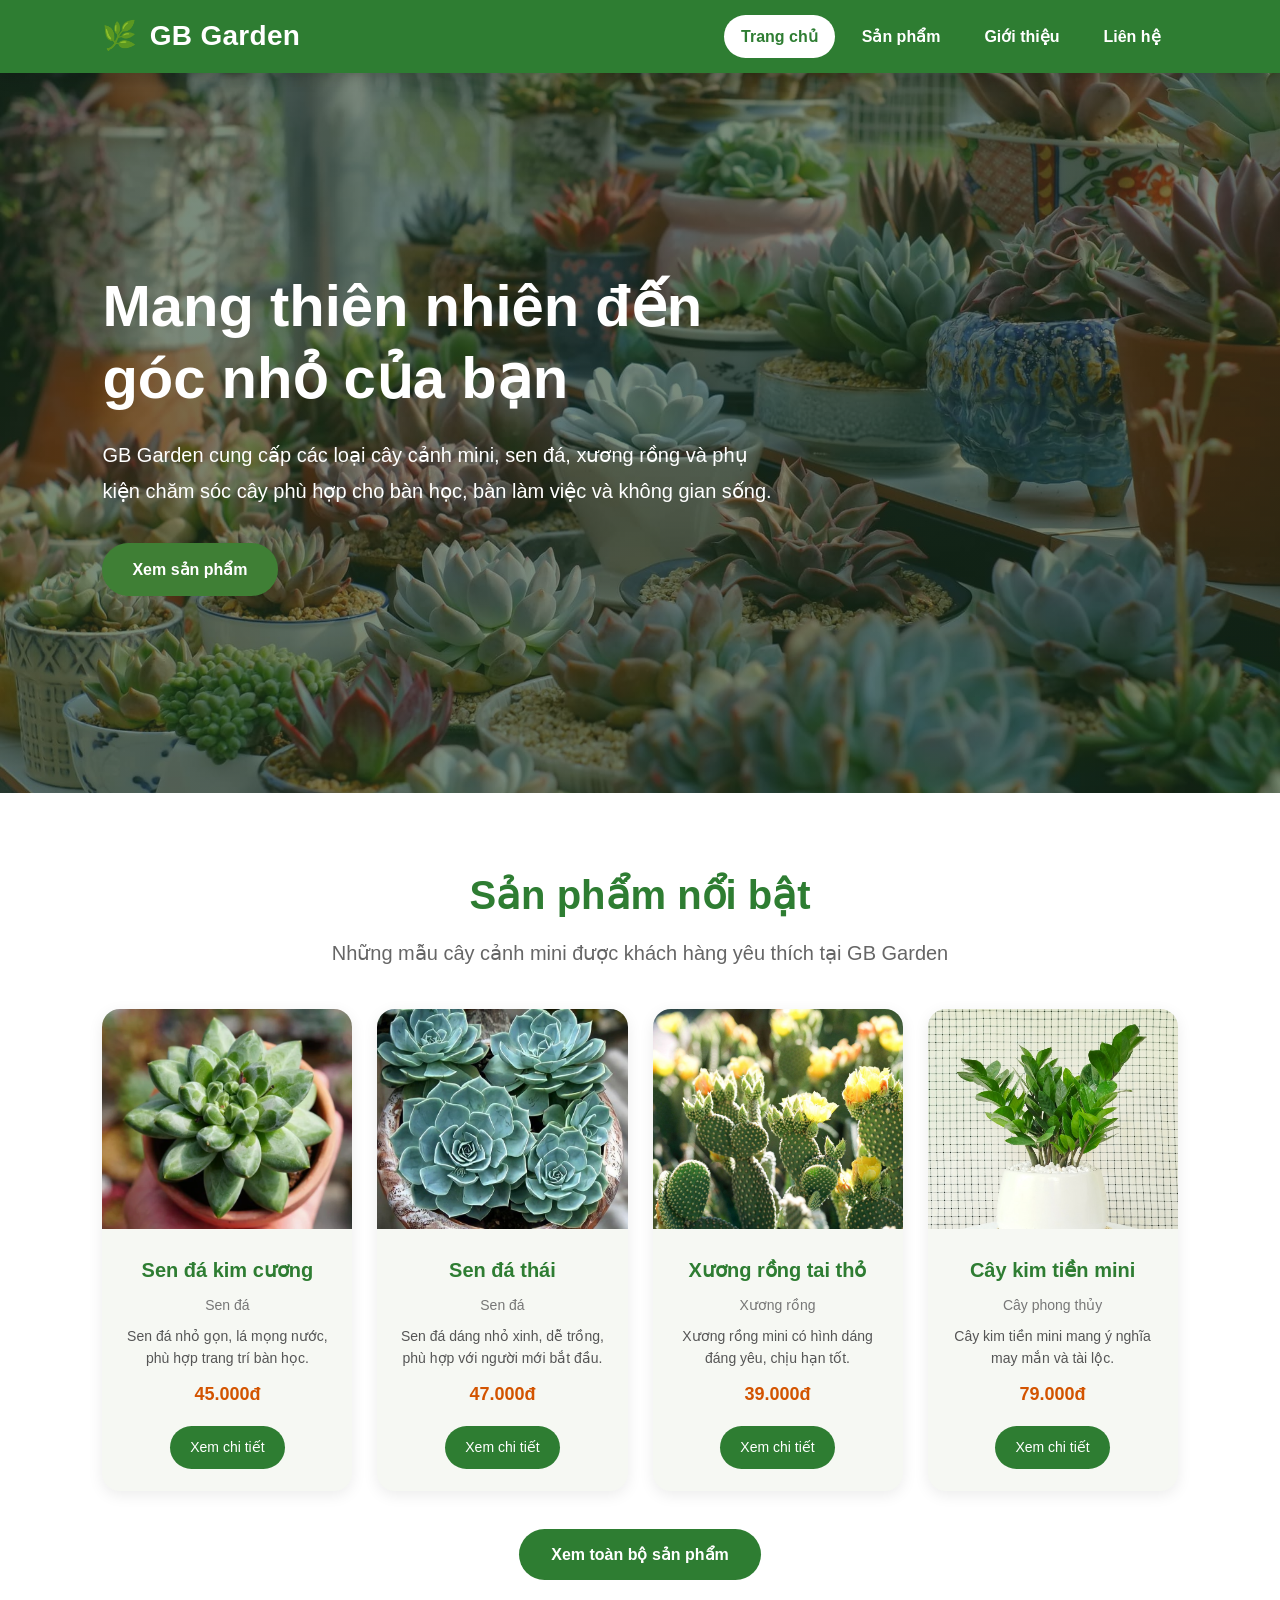
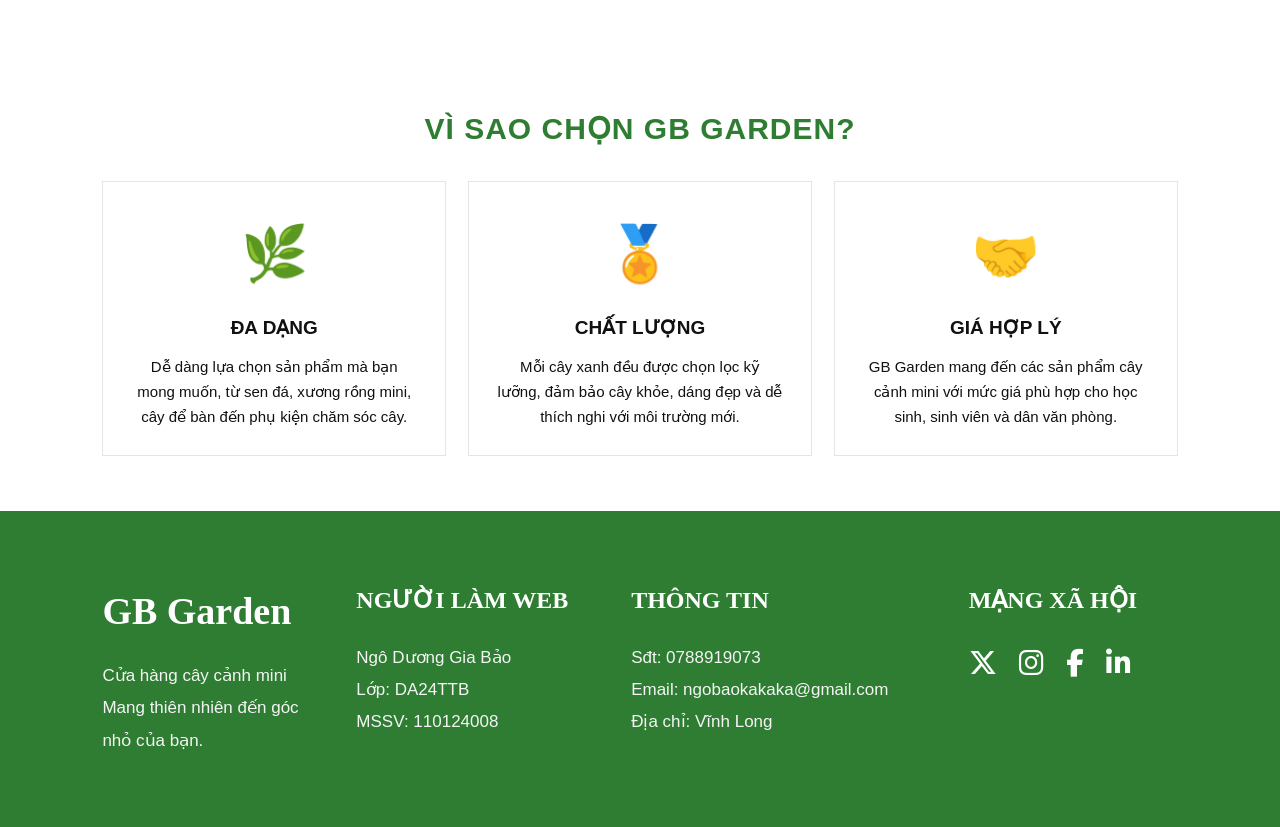
==== index.html @ ee1efaf9 "Cap nhat trang web ban hang lan 1" ====
<!DOCTYPE html>
<html lang="vi">
<head>
    <meta charset="UTF-8">
    <meta name="viewport" content="width=device-width, initial-scale=1.0">
    <title>GB Garden - Cửa hàng cây cảnh mini</title>

    <!-- Link CSS -->
     <link rel="stylesheet" href="https://cdnjs.cloudflare.com/ajax/libs/font-awesome/6.5.1/css/all.min.css">
    <link rel="stylesheet" href="css/style-index.css">
</head>
<body>

    <!-- Header -->
<header class="header">
    <a href="index.html" class="logo">
        <span class="logo-icon">🌿</span>
        <span>GB Garden</span>
    </a>

    <nav class="navbar">
        <a href="index.html" class="active">Trang chủ</a>
        <a href="html/san-pham.html">Sản phẩm</a>
        <a href="html/gioi-thieu.html">Giới thiệu</a>
        <a href="html/lien-he.html">Liên hệ</a>
    </nav>
</header>

    <section class="hero">
    <div class="hero-content">
        <h1>Mang thiên nhiên đến góc nhỏ của bạn</h1>
        <p>
            GB Garden cung cấp các loại cây cảnh mini, sen đá, xương rồng
            và phụ kiện chăm sóc cây phù hợp cho bàn học, bàn làm việc
            và không gian sống.
        </p>
        <a href="html/san-pham.html" class="btn">Xem sản phẩm</a>
    </div>
</section>

    <section class="bestseller-section">
    <div class="section-title">
        <h2>Sản phẩm nổi bật</h2>
        <p>Những mẫu cây cảnh mini được khách hàng yêu thích tại GB Garden</p>
    </div>

    <div id="bestseller-list" class="product-list"></div>

    <div class="view-all-box">
        <a href="html/san-pham.html" class="view-all-btn">Xem toàn bộ sản phẩm</a>
    </div>
</section>
<!-- Lý do chọn GB Garden -->
<section class="reason-section">
    <div class="section-title reason-title">
        <h2>Vì sao chọn GB Garden?</h2>
    </div>

    <div class="reason-list">
        <div class="reason-item">
            <div class="reason-icon">🌿</div>
            <h3>ĐA DẠNG</h3>
            <p>
                Dễ dàng lựa chọn sản phẩm mà bạn mong muốn, từ sen đá,
                xương rồng mini, cây để bàn đến phụ kiện chăm sóc cây.
            </p>
        </div>

        <div class="reason-item">
            <div class="reason-icon">🏅</div>
            <h3>CHẤT LƯỢNG</h3>
            <p>
                Mỗi cây xanh đều được chọn lọc kỹ lưỡng, đảm bảo cây khỏe,
                dáng đẹp và dễ thích nghi với môi trường mới.
            </p>
        </div>

        <div class="reason-item">
            <div class="reason-icon">🤝</div>
            <h3>GIÁ HỢP LÝ</h3>
            <p>
                GB Garden mang đến các sản phẩm cây cảnh mini với mức giá
                phù hợp cho học sinh, sinh viên và dân văn phòng.
            </p>
        </div>
    </div>
</section>

    <!-- Footer -->
   <footer class="footer">
    <div class="footer-container">

        <div class="footer-box">
            <h2>GB Garden</h2>
            <p>Cửa hàng cây cảnh mini</p>
            <p>Mang thiên nhiên đến góc nhỏ của bạn.</p>
        </div>

        <div class="footer-box">
            <h3>NGƯỜI LÀM WEB</h3>
            <p>Ngô Dương Gia Bảo</p>
            <p>Lớp: DA24TTB</p>
            <p>MSSV: 110124008</p>
        </div>

        <div class="footer-box">
            <h3>THÔNG TIN</h3>
            <p>Sđt: 0788919073</p>
            <p>Email: ngobaokakaka@gmail.com</p>
            <p>Địa chỉ: Vĩnh Long</p>
        </div>

        <div class="footer-box">
            <h3>MẠNG XÃ HỘI</h3>

            <div class="social-icons">
                <a href="#"><i class="fa-brands fa-x-twitter"></i></a>
                <a href="#"><i class="fa-brands fa-instagram"></i></a>
                <a href="#"><i class="fa-brands fa-facebook-f"></i></a>
                <a href="#"><i class="fa-brands fa-linkedin-in"></i></a>
            </div>
        </div>

    </div>
</footer>

    <!-- Link JavaScript -->
    <script src="js/products.js"></script>
    <script src="js/script.js"></script>
</body>
</html>
---- css/style-index.css ----
/* ===============================
   RESET CSS
================================ */

* {
    margin: 0;
    padding: 0;
    box-sizing: border-box;
}

body {
    font-family: Arial, sans-serif;
    background-color: #f6f8f3;
    color: #2f3e2f;
    line-height: 1.6;
}

/* ===============================
   HEADER
================================ */


/* ===============================
   HEADER XANH LÁ
================================ */

.header {
    width: 100%;
    padding: 14px 8%;
    background-color: #2e7d32;

    display: flex;
    justify-content: space-between;
    align-items: center;

    position: sticky;
    top: 0;
    left: 0;
    z-index: 1000;

    box-shadow: 0 4px 14px rgba(0, 0, 0, 0.18);
}

/* Logo */
.logo {
    display: flex;
    align-items: center;
    gap: 12px;
    text-decoration: none;
    color: #ffffff;
    font-size: 28px;
    font-weight: 800;
    letter-spacing: 0.3px;
}

.logo img {
    width: 46px;
    height: 46px;
    border-radius: 50%;
    object-fit: cover;
    background-color: #ffffff;
    padding: 3px;
}

/* Menu */
.navbar {
    display: flex;
    align-items: center;
    gap: 10px;
}

.navbar a {
    text-decoration: none;
    color: #ffffff;
    padding: 9px 17px;
    border-radius: 25px;
    font-weight: 600;
    font-size: 16px;
    transition: 0.3s ease;
}

.navbar a:hover {
    background-color: rgba(255, 255, 255, 0.18);
}

.navbar a.active {
    background-color: #ffffff;
    color: #2e7d32;
}
/* ===============================
   HERO / BANNER
================================ */
.hero {
    min-height: 720px;
    background:
        linear-gradient(rgba(25, 55, 30, 0.58), rgba(25, 55, 30, 0.58)),
        url("../assets/images/trang-chu-cua-hang-cay-canh.jpg");
    background-size: cover;
    background-position: center;
    background-repeat: no-repeat;

    display: flex;
    align-items: center;
    padding: 0 8%;
    color: #ffffff;
}

.hero-content {
    max-width: 680px;
    padding: 20px 0;
}

.hero-content h1 {
    font-size: 58px;
    line-height: 1.25;
    margin-bottom: 22px;
    font-weight: 700;
}

.hero-content p {
    font-size: 20px;
    line-height: 1.8;
    margin-bottom: 34px;
    max-width: 760px;
}
.btn {
    display: inline-block;
    text-decoration: none;
    background-color: #3f7f35;
    color: #ffffff;
    padding: 14px 30px;
    border-radius: 30px;
    font-weight: bold;
    transition: 0.3s ease;
}

.btn:hover {
    background-color: #2e5f27;
}

/* ===============================
   SECTION CHUNG
================================ */

.section-title {
    text-align: center;
    margin-bottom: 40px;
}

.section-title h2 {
    font-size: 40px;
    color: #2e7d32;
    margin-bottom: 10px;
}

.section-title p {
    font-size: 20px;
    color: #666;
}

/* ===============================
   SẢN PHẨM NỔI BẬT
================================ */

.bestseller-section {
    padding: 70px 8%;
    background-color: #ffffff;
}

.product-list {
    display: grid;
    grid-template-columns: repeat(4, 1fr);
    gap: 25px;
}

.product-card {
    background-color: #f6f8f3;
    border-radius: 18px;
    overflow: hidden;
    text-align: center;
    padding-bottom: 22px;
    box-shadow: 0 4px 15px rgba(0, 0, 0, 0.08);
    transition: 0.3s ease;
}

.product-card:hover {
    transform: translateY(-6px);
    box-shadow: 0 8px 22px rgba(0, 0, 0, 0.12);
}

.product-card img {
    width: 100%;
    height: 220px;
    object-fit: cover;
}

.product-card h3 {
    margin: 18px 15px 8px;
    font-size: 20px;
    color: #2e7d32;
}

.product-category {
    color: #777;
    font-size: 14px;
    margin-bottom: 6px;
}

.product-description {
    font-size: 14px;
    color: #555;
    margin: 8px 18px;
}

.price {
    font-size: 18px;
    font-weight: bold;
    color: #d35400;
    margin: 10px 0 18px;
}

.detail-btn {
    display: inline-block;
    text-decoration: none;
    background-color: #2e7d32;
    color: #ffffff;
    padding: 10px 20px;
    border-radius: 25px;
    font-size: 14px;
    transition: 0.3s ease;
}

.detail-btn:hover {
    background-color: #1b5e20;
}
.view-all-box {
    text-align: center;
    margin-top: 38px;
}

.view-all-btn {
    display: inline-block;
    text-decoration: none;
    background-color: #2e7d32;
    color: #ffffff;
    padding: 13px 32px;
    border-radius: 30px;
    font-weight: bold;
    transition: 0.3s ease;
}

.view-all-btn:hover {
    background-color: #1b5e20;
    transform: translateY(-3px);
}
/* ===============================
   LÝ DO CHỌN GREENHOME
================================ */

.reason-section {
    padding: 55px 8%;
    background-color: #ffffff;
}

.reason-title {
    margin-bottom: 28px;
}

.reason-title h2 {
    color: #2e7d32;
    font-size: 30px;
    text-transform: uppercase;
    letter-spacing: 1px;
}

.reason-list {
    display: grid;
    grid-template-columns: repeat(3, 1fr);
    gap: 22px;
}

.reason-item {
    background-color: #ffffff;
    border: 1px solid #e5e5e5;
    padding: 28px 28px 26px;
    text-align: center;
    min-height: 240px;
    transition: 0.3s ease;
}

.reason-item:hover {
    transform: translateY(-5px);
    box-shadow: 0 8px 22px rgba(0, 0, 0, 0.08);
}

.reason-icon {
    font-size: 54px;
    margin-bottom: 16px;
}

.reason-item h3 {
    color: #111111;
    font-size: 19px;
    font-weight: bold;
    margin-bottom: 12px;
}

.reason-item p {
    color: #111111;
    font-size: 15px;
    line-height: 1.65;
}
/* ===============================
   FOOTER
================================ */

.footer {
    background-color: #2e7d32;
    color: #ffffff;
    padding: 70px 8%;
}

.footer-container {
    display: grid;
    grid-template-columns: 1fr 1.1fr 1.4fr 1fr;
    gap: 45px;
    align-items: flex-start;
}

.footer-box h2 {
    font-size: 38px;
    font-family: Georgia, serif;
    margin-bottom: 18px;
}

.footer-box h3 {
    font-size: 24px;
    font-family: Georgia, serif;
    margin-bottom: 22px;
    text-transform: uppercase;
}

.footer-box p {
    font-size: 17px;
    line-height: 1.9;
    color: #f5f5f5;
}

.social-icons {
    display: flex;
    gap: 22px;
    margin-top: 18px;
}

.social-icons a {
    color: #ffffff;
    font-size: 28px;
    text-decoration: none;
    transition: 0.3s ease;
}

.social-icons a:hover {
    color: #8bc34a;
    transform: translateY(-4px);
}

/* ===============================
   RESPONSIVE
================================ */

@media (max-width: 992px) {
    .category-list,
    .product-list {
        grid-template-columns: repeat(2, 1fr);
    }

    .reason-list {
        grid-template-columns: 1fr;
    }

    .hero-content h1 {
        font-size: 38px;
    }
}

@media (max-width: 576px) {
    .header {
        flex-direction: column;
        gap: 15px;
    }

    .navbar {
        text-align: center;
    }

    .navbar a {
        margin: 0 8px;
        font-size: 14px;
    }

    .hero {
        min-height: 450px;
        text-align: center;
        padding: 0 5%;
    }

    .hero-content h1 {
        font-size: 32px;
    }

    .hero-content p {
        font-size: 16px;
    }

    .category-section,
    .bestseller-section,
    .reason-section {
        padding: 50px 5%;
    }

    .category-list,
    .product-list {
        grid-template-columns: 1fr;
    }

    .section-title h2 {
        font-size: 26px;
    }
}
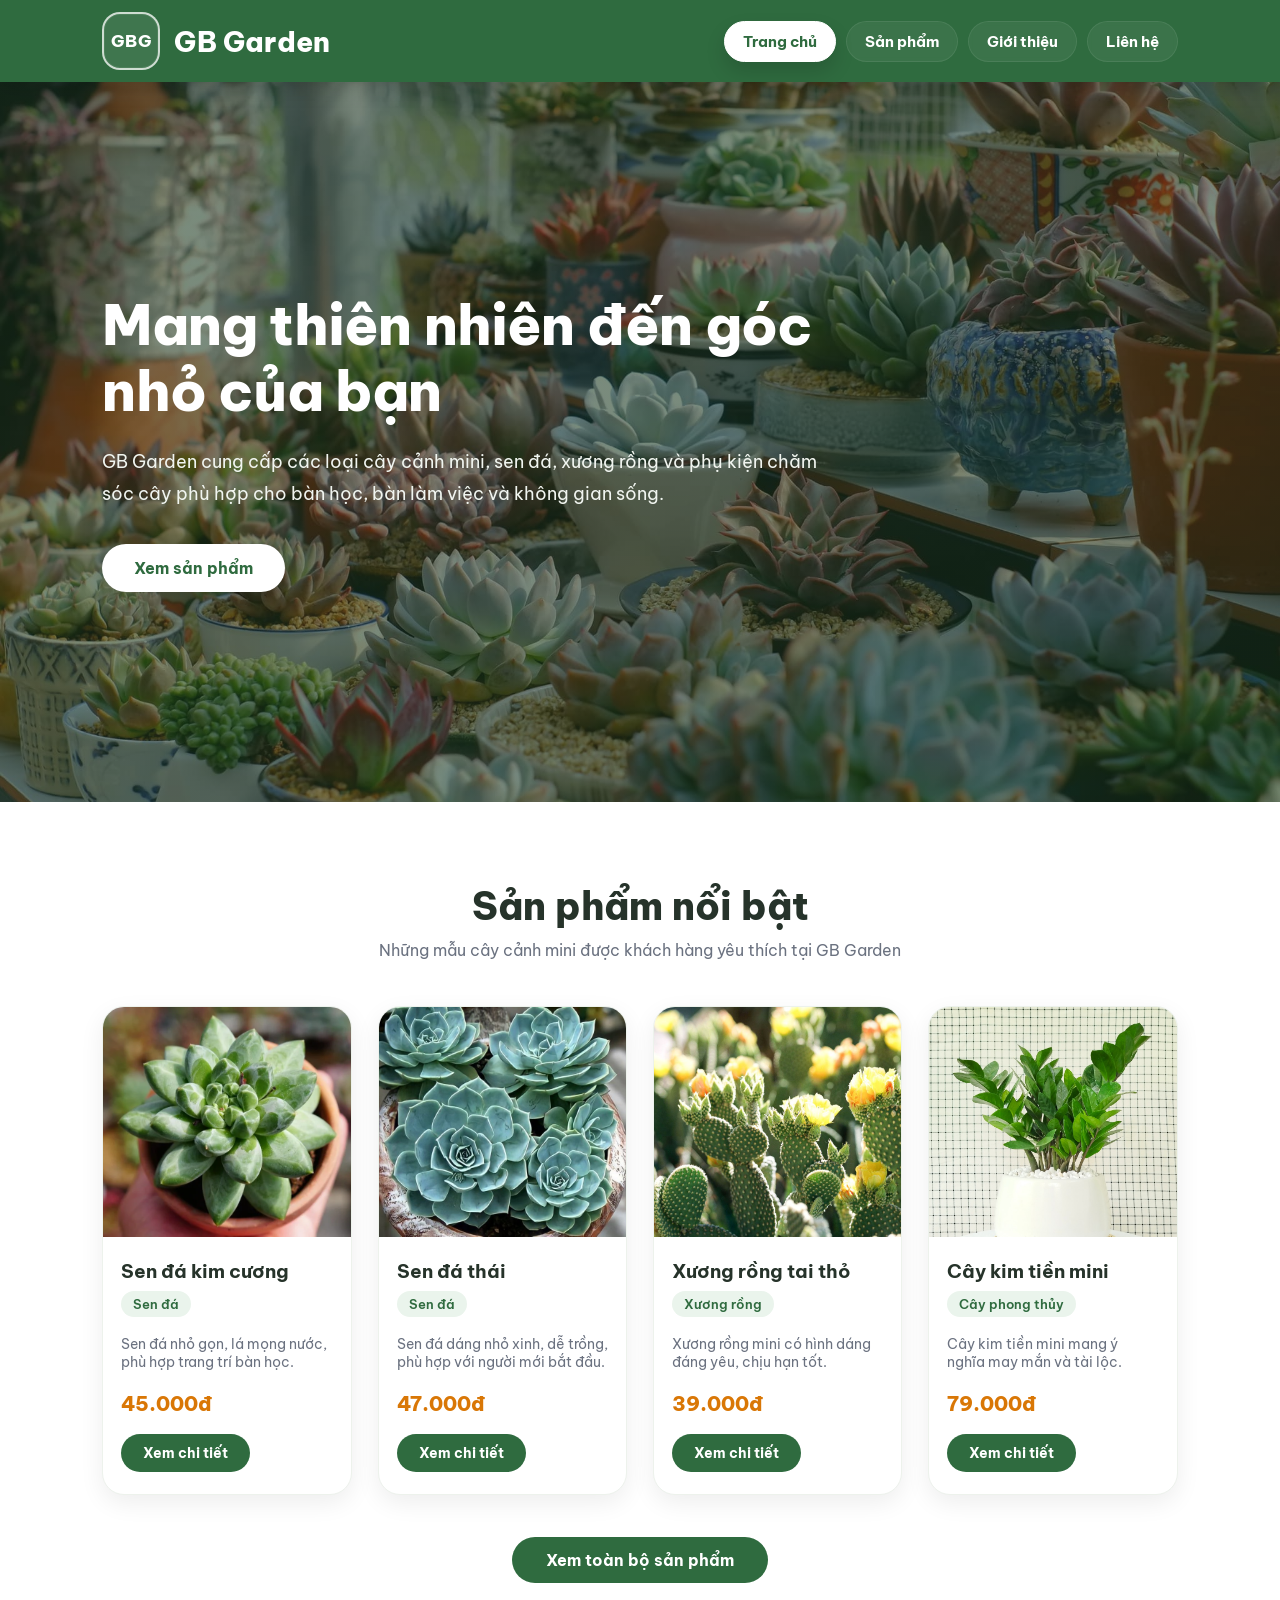
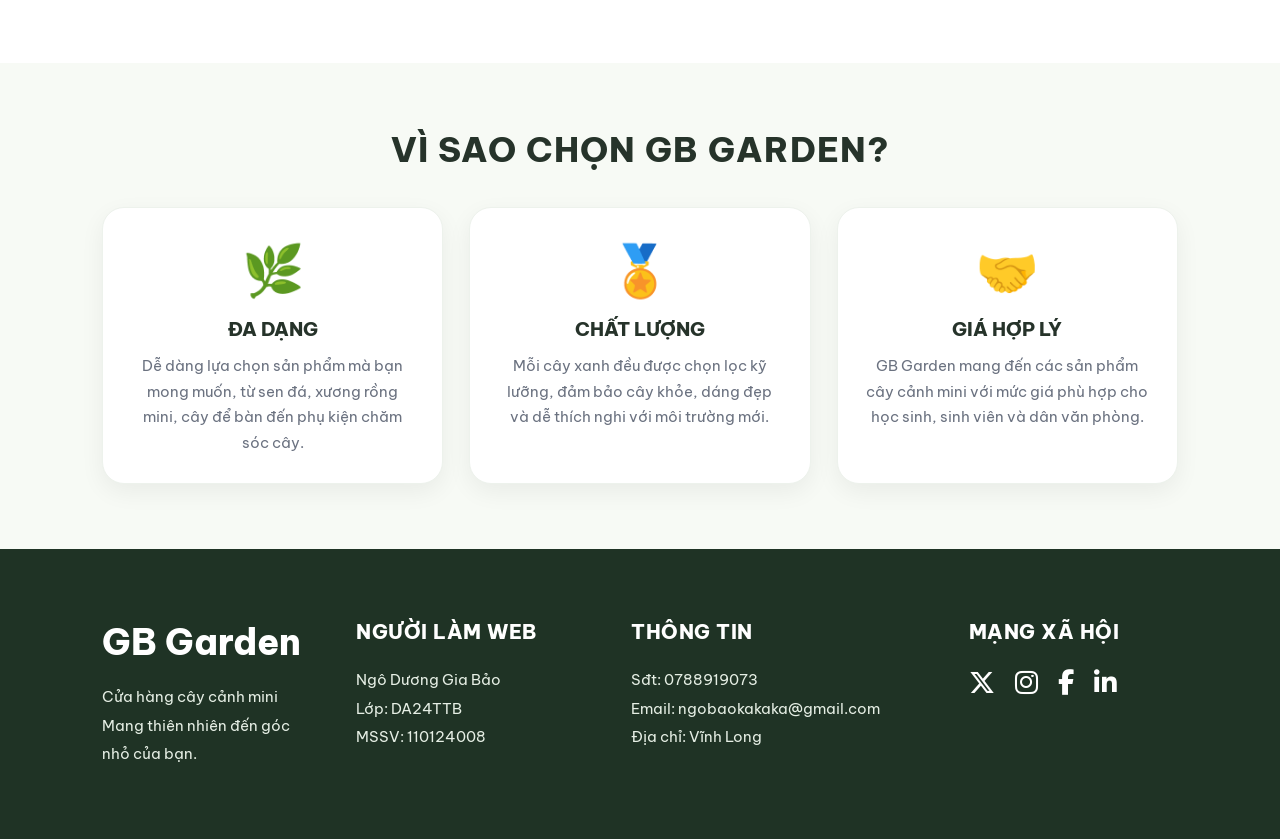
==== commit 6cf33fb3: "update 30/05" ====
--- a/index.html
+++ b/index.html
@@ -8,15 +8,16 @@
     <!-- Link CSS -->
      <link rel="stylesheet" href="https://cdnjs.cloudflare.com/ajax/libs/font-awesome/6.5.1/css/all.min.css">
     <link rel="stylesheet" href="css/style-index.css">
+    <link href="https://fonts.googleapis.com/css2?family=Be+Vietnam+Pro:wght@400;500;600;700;800&display=swap" rel="stylesheet">
 </head>
 <body>
 
     <!-- Header -->
 <header class="header">
-    <a href="index.html" class="logo">
-        <span class="logo-icon">🌿</span>
-        <span>GB Garden</span>
-    </a>
+   <a href="index.html" class="logo">
+    <span class="logo-mark">GBG</span>
+    <span class="logo-text">GB Garden</span>
+</a>
 
     <nav class="navbar">
         <a href="index.html" class="active">Trang chủ</a>
--- a/css/style-index.css
+++ b/css/style-index.css
@@ -8,61 +8,95 @@
     box-sizing: border-box;
 }
 
+/* ===============================
+   BIẾN MÀU CHỦ ĐẠO
+================================ */
+
+:root {
+    --primary: #2f6b3f;
+    --primary-dark: #1f4d2c;
+    --primary-light: #eaf4ec;
+    --accent: #8bbf5a;
+    --text: #26332a;
+    --gray: #6b7280;
+    --bg: #f7faf5;
+    --white: #ffffff;
+    --orange: #d97706;
+}
+
+/* ===============================
+   THIẾT LẬP CHUNG
+================================ */
+
 body {
-    font-family: Arial, sans-serif;
-    background-color: #f6f8f3;
-    color: #2f3e2f;
-    line-height: 1.6;
+    font-family: 'Be Vietnam Pro', Arial, sans-serif;
 }
 
 /* ===============================
    HEADER
-================================ */
-
-
-/* ===============================
-   HEADER XANH LÁ
 ================================ */
 
 .header {
     width: 100%;
-    padding: 14px 8%;
-    background-color: #2e7d32;
-
+    padding: 12px 8%;
+    background-color: var(--primary);
     display: flex;
     justify-content: space-between;
     align-items: center;
-
     position: sticky;
     top: 0;
     left: 0;
     z-index: 1000;
-
-    box-shadow: 0 4px 14px rgba(0, 0, 0, 0.18);
-}
-
-/* Logo */
+    box-shadow: 0 6px 20px rgba(0, 0, 0, 0.14);
+}
+
+/* ===============================
+   LOGO MỚI
+================================ */
+
 .logo {
     display: flex;
     align-items: center;
-    gap: 12px;
+    gap: 14px;
     text-decoration: none;
+}
+
+.logo-mark {
+    width: 58px;
+    height: 58px;
+    border: 2px solid rgba(255, 255, 255, 0.75);
+    border-radius: 18px;
+    display: flex;
+    justify-content: center;
+    align-items: center;
+
+    color: #ffffff;
+    font-size: 17px;
+    font-weight: 800;
+    letter-spacing: 1px;
+    text-transform: uppercase;
+
+    background: rgba(255, 255, 255, 0.08);
+    box-shadow: inset 0 0 0 1px rgba(255, 255, 255, 0.08);
+    transition: 0.25s ease;
+}
+
+.logo:hover .logo-mark {
+    transform: scale(1.05);
+    background: rgba(255, 255, 255, 0.14);
+}
+
+.logo-text {
     color: #ffffff;
     font-size: 28px;
     font-weight: 800;
-    letter-spacing: 0.3px;
-}
-
-.logo img {
-    width: 46px;
-    height: 46px;
-    border-radius: 50%;
-    object-fit: cover;
-    background-color: #ffffff;
-    padding: 3px;
-}
-
-/* Menu */
+    letter-spacing: 0.2px;
+}
+
+/* ===============================
+   NAVBAR
+================================ */
+
 .navbar {
     display: flex;
     align-items: center;
@@ -70,26 +104,37 @@
 }
 
 .navbar a {
+    position: relative;
     text-decoration: none;
     color: #ffffff;
-    padding: 9px 17px;
-    border-radius: 25px;
-    font-weight: 600;
-    font-size: 16px;
-    transition: 0.3s ease;
+    padding: 10px 18px;
+    border-radius: 999px;
+    font-weight: 700;
+    font-size: 15px;
+    transition: 0.25s ease;
+
+    background: rgba(255, 255, 255, 0.06);
+    border: 1px solid rgba(255, 255, 255, 0.08);
+    backdrop-filter: blur(2px);
 }
 
 .navbar a:hover {
-    background-color: rgba(255, 255, 255, 0.18);
+    transform: translateY(-2px);
+    background: rgba(255, 255, 255, 0.14);
+    border-color: rgba(255, 255, 255, 0.2);
+    box-shadow: 0 8px 18px rgba(0, 0, 0, 0.12);
 }
 
 .navbar a.active {
     background-color: #ffffff;
-    color: #2e7d32;
+    color: var(--primary);
+    border-color: #ffffff;
+    box-shadow: 0 10px 20px rgba(0, 0, 0, 0.14);
 }
 /* ===============================
    HERO / BANNER
 ================================ */
+
 .hero {
     min-height: 720px;
     background:
@@ -102,40 +147,46 @@
     display: flex;
     align-items: center;
     padding: 0 8%;
-    color: #ffffff;
+    color: var(--white);
 }
 
 .hero-content {
-    max-width: 680px;
+    max-width: 760px;
     padding: 20px 0;
 }
 
 .hero-content h1 {
-    font-size: 58px;
-    line-height: 1.25;
+    font-size: 56px;
+    line-height: 1.18;
     margin-bottom: 22px;
-    font-weight: 700;
+    font-weight: 800;
+    letter-spacing: -0.8px;
 }
 
 .hero-content p {
-    font-size: 20px;
+    max-width: 720px;
+    font-size: 18px;
     line-height: 1.8;
     margin-bottom: 34px;
-    max-width: 760px;
-}
+    color: #f1f5f0;
+}
+
 .btn {
     display: inline-block;
     text-decoration: none;
-    background-color: #3f7f35;
-    color: #ffffff;
-    padding: 14px 30px;
+    background-color: var(--white);
+    color: var(--primary);
+    padding: 14px 32px;
     border-radius: 30px;
-    font-weight: bold;
-    transition: 0.3s ease;
+    font-weight: 700;
+    transition: 0.25s ease;
+    box-shadow: 0 8px 18px rgba(0, 0, 0, 0.18);
 }
 
 .btn:hover {
-    background-color: #2e5f27;
+    background-color: var(--accent);
+    color: var(--white);
+    transform: translateY(-3px);
 }
 
 /* ===============================
@@ -144,18 +195,19 @@
 
 .section-title {
     text-align: center;
-    margin-bottom: 40px;
+    margin-bottom: 46px;
 }
 
 .section-title h2 {
-    font-size: 40px;
-    color: #2e7d32;
+    font-size: 38px;
+    color: var(--text);
     margin-bottom: 10px;
+    font-weight: 800;
 }
 
 .section-title p {
-    font-size: 20px;
-    color: #666;
+    font-size: 16px;
+    color: var(--gray);
 }
 
 /* ===============================
@@ -163,160 +215,180 @@
 ================================ */
 
 .bestseller-section {
-    padding: 70px 8%;
-    background-color: #ffffff;
+    padding: 80px 8%;
+    background-color: var(--white);
 }
 
 .product-list {
     display: grid;
     grid-template-columns: repeat(4, 1fr);
-    gap: 25px;
+    gap: 26px;
 }
 
 .product-card {
-    background-color: #f6f8f3;
-    border-radius: 18px;
+    background-color: var(--white);
+    border-radius: 22px;
     overflow: hidden;
-    text-align: center;
+    text-align: left;
     padding-bottom: 22px;
-    box-shadow: 0 4px 15px rgba(0, 0, 0, 0.08);
-    transition: 0.3s ease;
+    border: 1px solid #edf2ec;
+    box-shadow: 0 8px 24px rgba(0, 0, 0, 0.07);
+    transition: 0.25s ease;
 }
 
 .product-card:hover {
     transform: translateY(-6px);
-    box-shadow: 0 8px 22px rgba(0, 0, 0, 0.12);
+    box-shadow: 0 14px 34px rgba(0, 0, 0, 0.12);
 }
 
 .product-card img {
     width: 100%;
-    height: 220px;
+    height: 230px;
     object-fit: cover;
 }
 
 .product-card h3 {
-    margin: 18px 15px 8px;
-    font-size: 20px;
-    color: #2e7d32;
+    margin: 18px 18px 8px;
+    font-size: 19px;
+    color: var(--text);
+    font-weight: 700;
 }
 
 .product-category {
-    color: #777;
-    font-size: 14px;
-    margin-bottom: 6px;
+    display: inline-block;
+    margin: 0 18px 10px;
+    padding: 5px 12px;
+    background-color: var(--primary-light);
+    color: var(--primary);
+    border-radius: 20px;
+    font-size: 13px;
+    font-weight: 600;
 }
 
 .product-description {
     font-size: 14px;
-    color: #555;
+    color: var(--gray);
     margin: 8px 18px;
+    min-height: 44px;
 }
 
 .price {
-    font-size: 18px;
-    font-weight: bold;
-    color: #d35400;
-    margin: 10px 0 18px;
+    font-size: 20px;
+    font-weight: 800;
+    color: var(--orange);
+    margin: 12px 18px 18px;
 }
 
 .detail-btn {
     display: inline-block;
+    margin-left: 18px;
     text-decoration: none;
-    background-color: #2e7d32;
-    color: #ffffff;
-    padding: 10px 20px;
+    background-color: var(--primary);
+    color: var(--white);
+    padding: 10px 22px;
     border-radius: 25px;
     font-size: 14px;
-    transition: 0.3s ease;
+    font-weight: 700;
+    transition: 0.25s ease;
 }
 
 .detail-btn:hover {
-    background-color: #1b5e20;
-}
+    background-color: var(--primary-dark);
+}
+
+/* ===============================
+   NÚT XEM TOÀN BỘ SẢN PHẨM
+================================ */
+
 .view-all-box {
     text-align: center;
-    margin-top: 38px;
+    margin-top: 42px;
 }
 
 .view-all-btn {
     display: inline-block;
     text-decoration: none;
-    background-color: #2e7d32;
-    color: #ffffff;
-    padding: 13px 32px;
+    background-color: var(--primary);
+    color: var(--white);
+    padding: 13px 34px;
     border-radius: 30px;
-    font-weight: bold;
-    transition: 0.3s ease;
+    font-weight: 700;
+    transition: 0.25s ease;
 }
 
 .view-all-btn:hover {
-    background-color: #1b5e20;
+    background-color: var(--primary-dark);
     transform: translateY(-3px);
 }
-/* ===============================
-   LÝ DO CHỌN GREENHOME
+
+/* ===============================
+   LÝ DO CHỌN GB GARDEN
 ================================ */
 
 .reason-section {
-    padding: 55px 8%;
-    background-color: #ffffff;
+    padding: 65px 8%;
+    background-color: var(--bg);
 }
 
 .reason-title {
-    margin-bottom: 28px;
+    margin-bottom: 36px;
 }
 
 .reason-title h2 {
-    color: #2e7d32;
-    font-size: 30px;
+    color: var(--text);
+    font-size: 34px;
     text-transform: uppercase;
     letter-spacing: 1px;
+    font-weight: 800;
 }
 
 .reason-list {
     display: grid;
     grid-template-columns: repeat(3, 1fr);
-    gap: 22px;
+    gap: 26px;
 }
 
 .reason-item {
-    background-color: #ffffff;
-    border: 1px solid #e5e5e5;
-    padding: 28px 28px 26px;
+    background-color: var(--white);
+    border: 1px solid #edf2ec;
+    border-radius: 22px;
+    padding: 30px 28px 28px;
     text-align: center;
-    min-height: 240px;
-    transition: 0.3s ease;
+    min-height: 230px;
+    transition: 0.25s ease;
+    box-shadow: 0 8px 24px rgba(0, 0, 0, 0.06);
 }
 
 .reason-item:hover {
-    transform: translateY(-5px);
-    box-shadow: 0 8px 22px rgba(0, 0, 0, 0.08);
+    transform: translateY(-6px);
+    box-shadow: 0 14px 34px rgba(0, 0, 0, 0.1);
 }
 
 .reason-icon {
-    font-size: 54px;
+    font-size: 50px;
     margin-bottom: 16px;
 }
 
 .reason-item h3 {
-    color: #111111;
+    color: var(--text);
     font-size: 19px;
-    font-weight: bold;
+    font-weight: 800;
     margin-bottom: 12px;
 }
 
 .reason-item p {
-    color: #111111;
+    color: var(--gray);
     font-size: 15px;
-    line-height: 1.65;
-}
+    line-height: 1.7;
+}
+
 /* ===============================
    FOOTER
 ================================ */
 
 .footer {
-    background-color: #2e7d32;
-    color: #ffffff;
+    background-color: #1f3325;
+    color: var(--white);
     padding: 70px 8%;
 }
 
@@ -328,48 +400,83 @@
 }
 
 .footer-box h2 {
-    font-size: 38px;
-    font-family: Georgia, serif;
+    font-size: 36px;
+   font-family: 'Be Vietnam Pro', Arial, sans-serif;
     margin-bottom: 18px;
+    font-weight: 800;
 }
 
 .footer-box h3 {
-    font-size: 24px;
-    font-family: Georgia, serif;
+    font-size: 20px;
+    font-family: 'Be Vietnam Pro', Arial, sans-serif;
     margin-bottom: 22px;
     text-transform: uppercase;
+    font-weight: 800;
+    letter-spacing: 0.5px;
 }
 
 .footer-box p {
-    font-size: 17px;
+    font-size: 15px;
     line-height: 1.9;
-    color: #f5f5f5;
+    color: #e5eee4;
 }
 
 .social-icons {
     display: flex;
-    gap: 22px;
+    gap: 20px;
     margin-top: 18px;
 }
 
 .social-icons a {
-    color: #ffffff;
-    font-size: 28px;
+    color: var(--white);
+    font-size: 26px;
     text-decoration: none;
-    transition: 0.3s ease;
+    transition: 0.25s ease;
 }
 
 .social-icons a:hover {
-    color: #8bc34a;
+    color: var(--accent);
     transform: translateY(-4px);
 }
 
+
 /* ===============================
    RESPONSIVE
 ================================ */
-
-@media (max-width: 992px) {
-    .category-list,
+@media (max-width: 1100px) {
+    .product-list {
+        grid-template-columns: repeat(3, 1fr);
+    }
+
+    .footer-container {
+        grid-template-columns: repeat(2, 1fr);
+        gap: 35px;
+    }
+}
+
+@media (max-width: 900px) {
+    .header {
+        padding: 12px 5%;
+    }
+
+    .logo {
+        font-size: 24px;
+    }
+
+    .logo img {
+        width: 42px;
+        height: 42px;
+    }
+
+    .navbar a {
+        font-size: 14px;
+        padding: 8px 13px;
+    }
+
+    .hero-content h1 {
+        font-size: 42px;
+    }
+
     .product-list {
         grid-template-columns: repeat(2, 1fr);
     }
@@ -377,53 +484,128 @@
     .reason-list {
         grid-template-columns: 1fr;
     }
-
-    .hero-content h1 {
-        font-size: 38px;
-    }
-}
-
-@media (max-width: 576px) {
+}
+
+@media (max-width: 650px) {
     .header {
         flex-direction: column;
-        gap: 15px;
+        gap: 12px;
+        padding: 14px 5%;
     }
 
     .navbar {
+        flex-wrap: wrap;
+        justify-content: center;
+        gap: 6px;
         text-align: center;
     }
 
     .navbar a {
-        margin: 0 8px;
-        font-size: 14px;
+        font-size: 13px;
+        padding: 7px 11px;
     }
 
     .hero {
-        min-height: 450px;
+        min-height: 560px;
         text-align: center;
         padding: 0 5%;
     }
 
     .hero-content h1 {
-        font-size: 32px;
+        font-size: 34px;
     }
 
     .hero-content p {
-        font-size: 16px;
-    }
-
-    .category-section,
+        font-size: 15px;
+    }
+
     .bestseller-section,
     .reason-section {
-        padding: 50px 5%;
-    }
-
-    .category-list,
+        padding: 55px 5%;
+    }
+
     .product-list {
         grid-template-columns: 1fr;
     }
 
-    .section-title h2 {
-        font-size: 26px;
-    }
-}
+    .section-title h2,
+    .reason-title h2 {
+        font-size: 28px;
+    }
+
+    .section-title p {
+        font-size: 14px;
+    }
+
+    .footer {
+        padding: 50px 6%;
+        text-align: center;
+    }
+
+    .footer-container {
+        grid-template-columns: 1fr;
+    }
+
+    .social-icons {
+        justify-content: center;
+    }
+
+    .footer-box h2 {
+        font-size: 32px;
+    }
+
+    .footer-box h3 {
+        font-size: 19px;
+    }
+}
+@media (max-width: 900px) {
+    .header {
+        padding: 12px 5%;
+    }
+
+    .logo-mark {
+        width: 46px;
+        height: 46px;
+        font-size: 14px;
+        border-radius: 14px;
+    }
+
+    .logo-text {
+        font-size: 23px;
+    }
+
+    .navbar a {
+        font-size: 14px;
+        padding: 8px 13px;
+    }
+}
+
+@media (max-width: 650px) {
+    .header {
+        flex-direction: column;
+        gap: 12px;
+        padding: 14px 5%;
+    }
+
+    .navbar {
+        flex-wrap: wrap;
+        justify-content: center;
+        gap: 7px;
+    }
+
+    .logo-mark {
+        width: 42px;
+        height: 42px;
+        font-size: 13px;
+        border-radius: 13px;
+    }
+
+    .logo-text {
+        font-size: 22px;
+    }
+
+    .navbar a {
+        font-size: 13px;
+        padding: 7px 11px;
+    }
+}
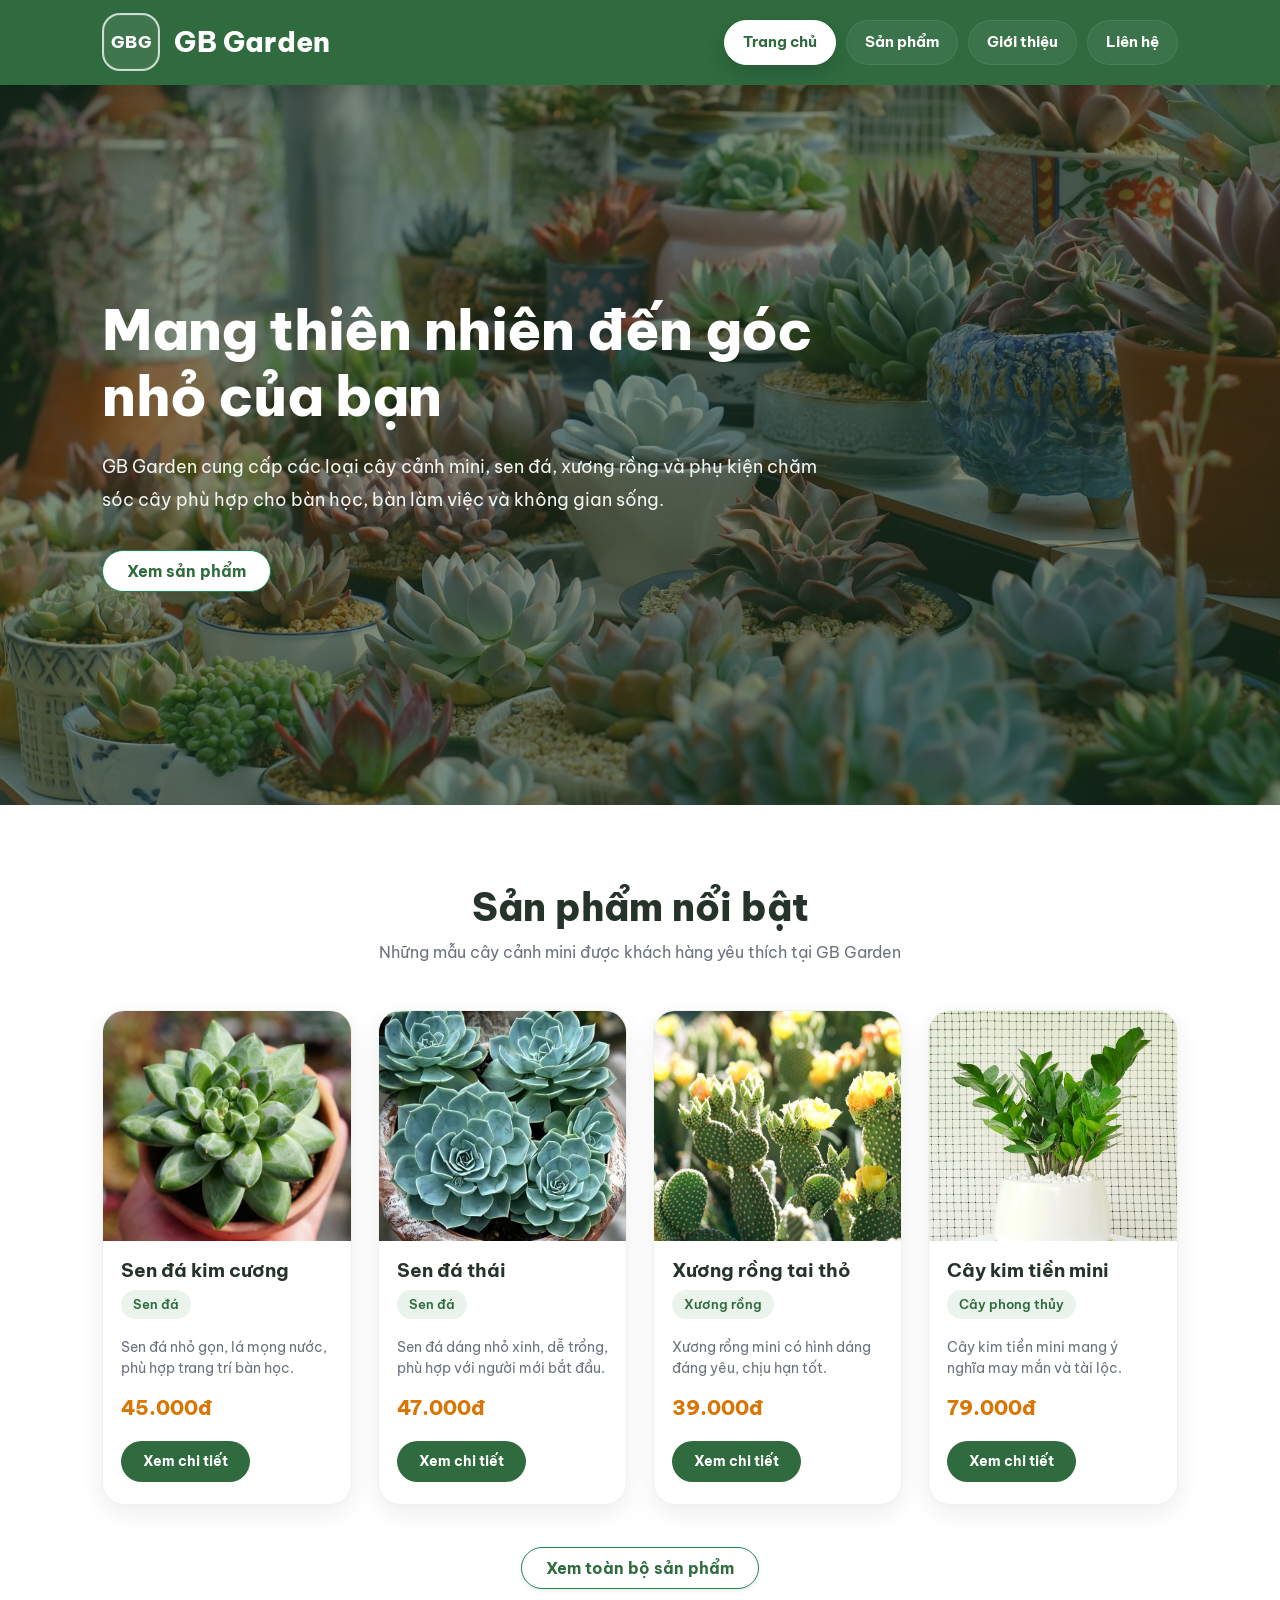
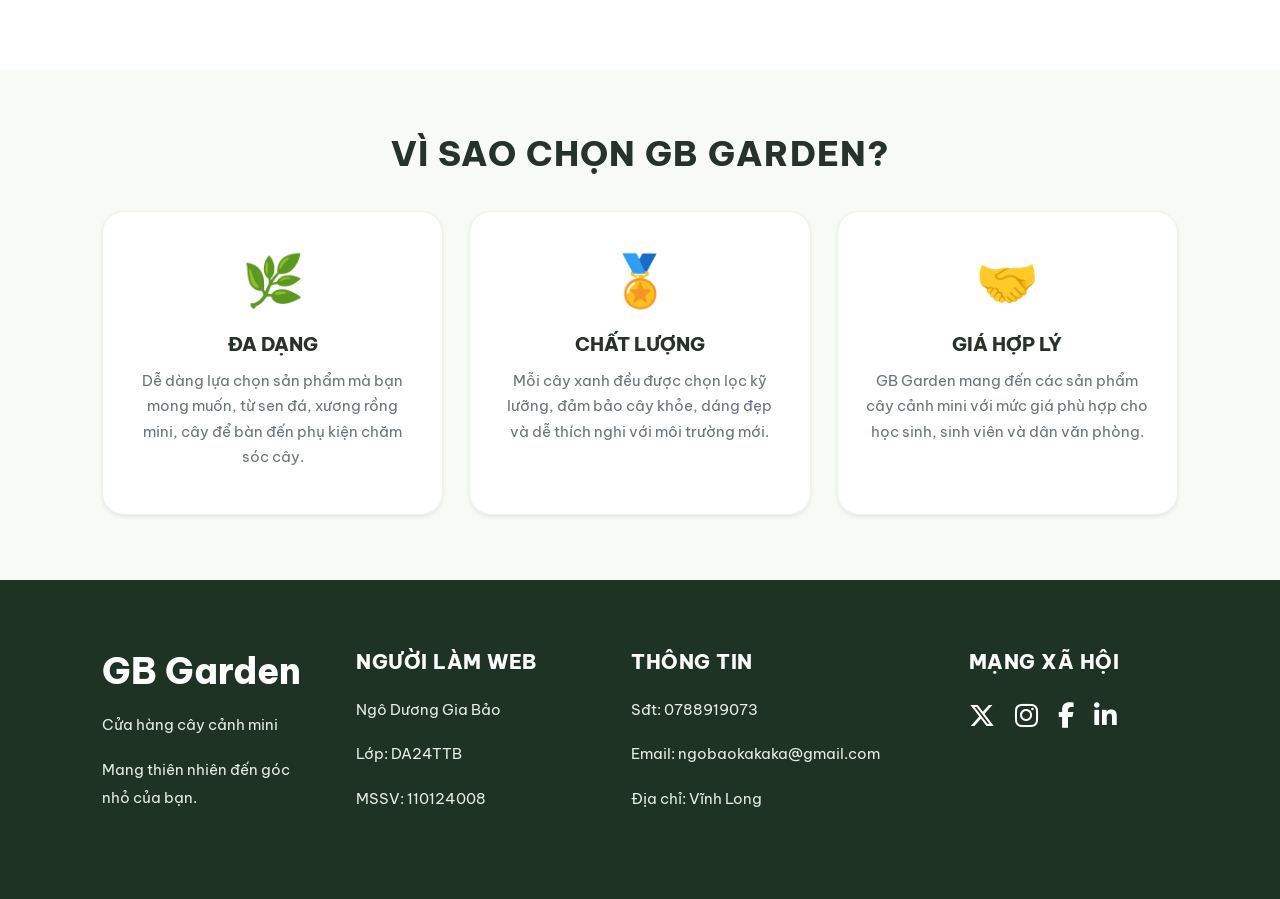
==== commit 31b2e924: "update 05/06/2026" ====
--- a/index.html
+++ b/index.html
@@ -5,125 +5,138 @@
     <meta name="viewport" content="width=device-width, initial-scale=1.0">
     <title>GB Garden - Cửa hàng cây cảnh mini</title>
 
+    <!-- Bootstrap CSS -->
+    <link href="https://cdn.jsdelivr.net/npm/bootstrap@5.3.3/dist/css/bootstrap.min.css" rel="stylesheet">
+    
     <!-- Link CSS -->
-     <link rel="stylesheet" href="https://cdnjs.cloudflare.com/ajax/libs/font-awesome/6.5.1/css/all.min.css">
+    <link rel="stylesheet" href="https://cdnjs.cloudflare.com/ajax/libs/font-awesome/6.5.1/css/all.min.css">
     <link rel="stylesheet" href="css/style-index.css">
     <link href="https://fonts.googleapis.com/css2?family=Be+Vietnam+Pro:wght@400;500;600;700;800&display=swap" rel="stylesheet">
 </head>
 <body>
 
     <!-- Header -->
-<header class="header">
-   <a href="index.html" class="logo">
-    <span class="logo-mark">GBG</span>
-    <span class="logo-text">GB Garden</span>
+    <header class="header">
+        <a href="index.html" class="logo">
+            <span class="logo-mark">GBG</span>
+            <span class="logo-text">GB Garden</span>
+        </a>
+
+        <nav class="navbar">
+            <a href="index.html" class="active">Trang chủ</a>
+            <a href="html/san-pham.html">Sản phẩm</a>
+            <a href="html/gioi-thieu.html">Giới thiệu</a>
+            <a href="html/lien-he.html">Liên hệ</a>
+        </nav>
+    </header>
+
+    <!-- Hero -->
+    <section class="hero">
+        <div class="hero-content">
+            <h1>Mang thiên nhiên đến góc nhỏ của bạn</h1>
+            <p>
+                GB Garden cung cấp các loại cây cảnh mini, sen đá, xương rồng
+                và phụ kiện chăm sóc cây phù hợp cho bàn học, bàn làm việc
+                và không gian sống.
+            </p>
+            <a href="html/san-pham.html" class="btn btn-success rounded-pill px-4 py-2 shadow-sm">
+    Xem sản phẩm
 </a>
+        </div>
+    </section>
 
-    <nav class="navbar">
-        <a href="index.html" class="active">Trang chủ</a>
-        <a href="html/san-pham.html">Sản phẩm</a>
-        <a href="html/gioi-thieu.html">Giới thiệu</a>
-        <a href="html/lien-he.html">Liên hệ</a>
-    </nav>
-</header>
-
-    <section class="hero">
-    <div class="hero-content">
-        <h1>Mang thiên nhiên đến góc nhỏ của bạn</h1>
-        <p>
-            GB Garden cung cấp các loại cây cảnh mini, sen đá, xương rồng
-            và phụ kiện chăm sóc cây phù hợp cho bàn học, bàn làm việc
-            và không gian sống.
-        </p>
-        <a href="html/san-pham.html" class="btn">Xem sản phẩm</a>
-    </div>
-</section>
-
+    <!-- Sản phẩm nổi bật -->
     <section class="bestseller-section">
-    <div class="section-title">
-        <h2>Sản phẩm nổi bật</h2>
-        <p>Những mẫu cây cảnh mini được khách hàng yêu thích tại GB Garden</p>
-    </div>
-
-    <div id="bestseller-list" class="product-list"></div>
-
-    <div class="view-all-box">
-        <a href="html/san-pham.html" class="view-all-btn">Xem toàn bộ sản phẩm</a>
-    </div>
-</section>
-<!-- Lý do chọn GB Garden -->
-<section class="reason-section">
-    <div class="section-title reason-title">
-        <h2>Vì sao chọn GB Garden?</h2>
-    </div>
-
-    <div class="reason-list">
-        <div class="reason-item">
-            <div class="reason-icon">🌿</div>
-            <h3>ĐA DẠNG</h3>
-            <p>
-                Dễ dàng lựa chọn sản phẩm mà bạn mong muốn, từ sen đá,
-                xương rồng mini, cây để bàn đến phụ kiện chăm sóc cây.
-            </p>
+        <div class="section-title">
+            <h2>Sản phẩm nổi bật</h2>
+            <p>Những mẫu cây cảnh mini được khách hàng yêu thích tại GB Garden</p>
         </div>
 
-        <div class="reason-item">
-            <div class="reason-icon">🏅</div>
-            <h3>CHẤT LƯỢNG</h3>
-            <p>
-                Mỗi cây xanh đều được chọn lọc kỹ lưỡng, đảm bảo cây khỏe,
-                dáng đẹp và dễ thích nghi với môi trường mới.
-            </p>
+        <div id="bestseller-list" class="product-list"></div>
+
+        <div class="view-all-box">
+            <a href="html/san-pham.html" class="btn btn-success rounded-pill px-4 py-2 shadow-sm">
+    Xem toàn bộ sản phẩm
+</a>
+        </div>
+    </section>
+
+    <!-- Lý do chọn GB Garden -->
+    <section class="reason-section">
+        <div class="section-title reason-title">
+            <h2>Vì sao chọn GB Garden?</h2>
         </div>
 
-        <div class="reason-item">
-            <div class="reason-icon">🤝</div>
-            <h3>GIÁ HỢP LÝ</h3>
-            <p>
-                GB Garden mang đến các sản phẩm cây cảnh mini với mức giá
-                phù hợp cho học sinh, sinh viên và dân văn phòng.
-            </p>
+        <div class="reason-list">
+            <div class="reason-item shadow-sm">
+                <div class="reason-icon">🌿</div>
+                <h3>ĐA DẠNG</h3>
+                <p>
+                    Dễ dàng lựa chọn sản phẩm mà bạn mong muốn, từ sen đá,
+                    xương rồng mini, cây để bàn đến phụ kiện chăm sóc cây.
+                </p>
+            </div>
+
+            <div class="reason-item shadow-sm">
+                <div class="reason-icon">🏅</div>
+                <h3>CHẤT LƯỢNG</h3>
+                <p>
+                    Mỗi cây xanh đều được chọn lọc kỹ lưỡng, đảm bảo cây khỏe,
+                    dáng đẹp và dễ thích nghi với môi trường mới.
+                </p>
+            </div>
+
+            <div class="reason-item shadow-sm">
+                <div class="reason-icon">🤝</div>
+                <h3>GIÁ HỢP LÝ</h3>
+                <p>
+                    GB Garden mang đến các sản phẩm cây cảnh mini với mức giá
+                    phù hợp cho học sinh, sinh viên và dân văn phòng.
+                </p>
+            </div>
         </div>
-    </div>
-</section>
+    </section>
 
     <!-- Footer -->
-   <footer class="footer">
-    <div class="footer-container">
+    <footer class="footer">
+        <div class="footer-container">
 
-        <div class="footer-box">
-            <h2>GB Garden</h2>
-            <p>Cửa hàng cây cảnh mini</p>
-            <p>Mang thiên nhiên đến góc nhỏ của bạn.</p>
+            <div class="footer-box">
+                <h2>GB Garden</h2>
+                <p>Cửa hàng cây cảnh mini</p>
+                <p>Mang thiên nhiên đến góc nhỏ của bạn.</p>
+            </div>
+
+            <div class="footer-box">
+                <h3>NGƯỜI LÀM WEB</h3>
+                <p>Ngô Dương Gia Bảo</p>
+                <p>Lớp: DA24TTB</p>
+                <p>MSSV: 110124008</p>
+            </div>
+
+            <div class="footer-box">
+                <h3>THÔNG TIN</h3>
+                <p>Sđt: 0788919073</p>
+                <p>Email: ngobaokakaka@gmail.com</p>
+                <p>Địa chỉ: Vĩnh Long</p>
+            </div>
+
+            <div class="footer-box">
+                <h3>MẠNG XÃ HỘI</h3>
+
+                <div class="social-icons">
+                    <a href="#"><i class="fa-brands fa-x-twitter"></i></a>
+                    <a href="#"><i class="fa-brands fa-instagram"></i></a>
+                    <a href="#"><i class="fa-brands fa-facebook-f"></i></a>
+                    <a href="#"><i class="fa-brands fa-linkedin-in"></i></a>
+                </div>
+            </div>
+
         </div>
+    </footer>
 
-        <div class="footer-box">
-            <h3>NGƯỜI LÀM WEB</h3>
-            <p>Ngô Dương Gia Bảo</p>
-            <p>Lớp: DA24TTB</p>
-            <p>MSSV: 110124008</p>
-        </div>
-
-        <div class="footer-box">
-            <h3>THÔNG TIN</h3>
-            <p>Sđt: 0788919073</p>
-            <p>Email: ngobaokakaka@gmail.com</p>
-            <p>Địa chỉ: Vĩnh Long</p>
-        </div>
-
-        <div class="footer-box">
-            <h3>MẠNG XÃ HỘI</h3>
-
-            <div class="social-icons">
-                <a href="#"><i class="fa-brands fa-x-twitter"></i></a>
-                <a href="#"><i class="fa-brands fa-instagram"></i></a>
-                <a href="#"><i class="fa-brands fa-facebook-f"></i></a>
-                <a href="#"><i class="fa-brands fa-linkedin-in"></i></a>
-            </div>
-        </div>
-
-    </div>
-</footer>
+    <!-- Bootstrap JS -->
+    <script src="https://cdn.jsdelivr.net/npm/bootstrap@5.3.3/dist/js/bootstrap.bundle.min.js"></script>
 
     <!-- Link JavaScript -->
     <script src="js/products.js"></script>
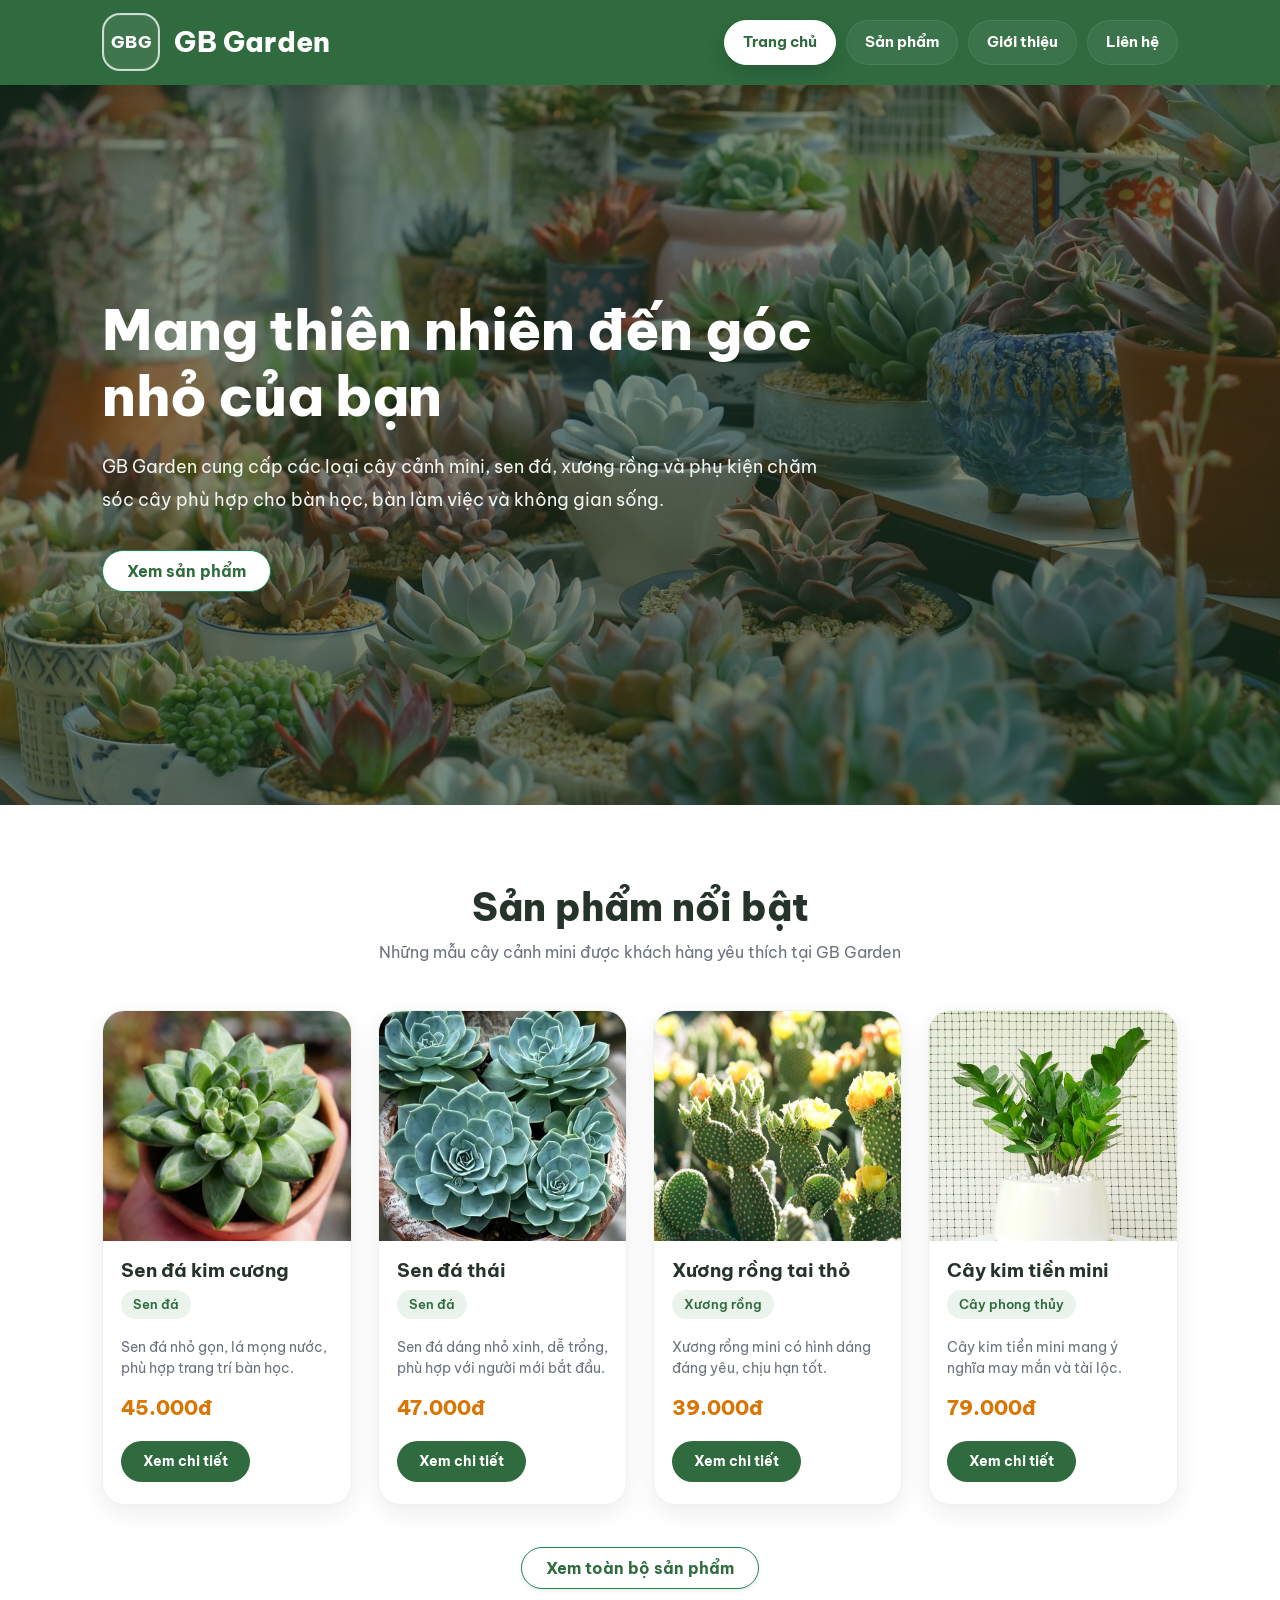
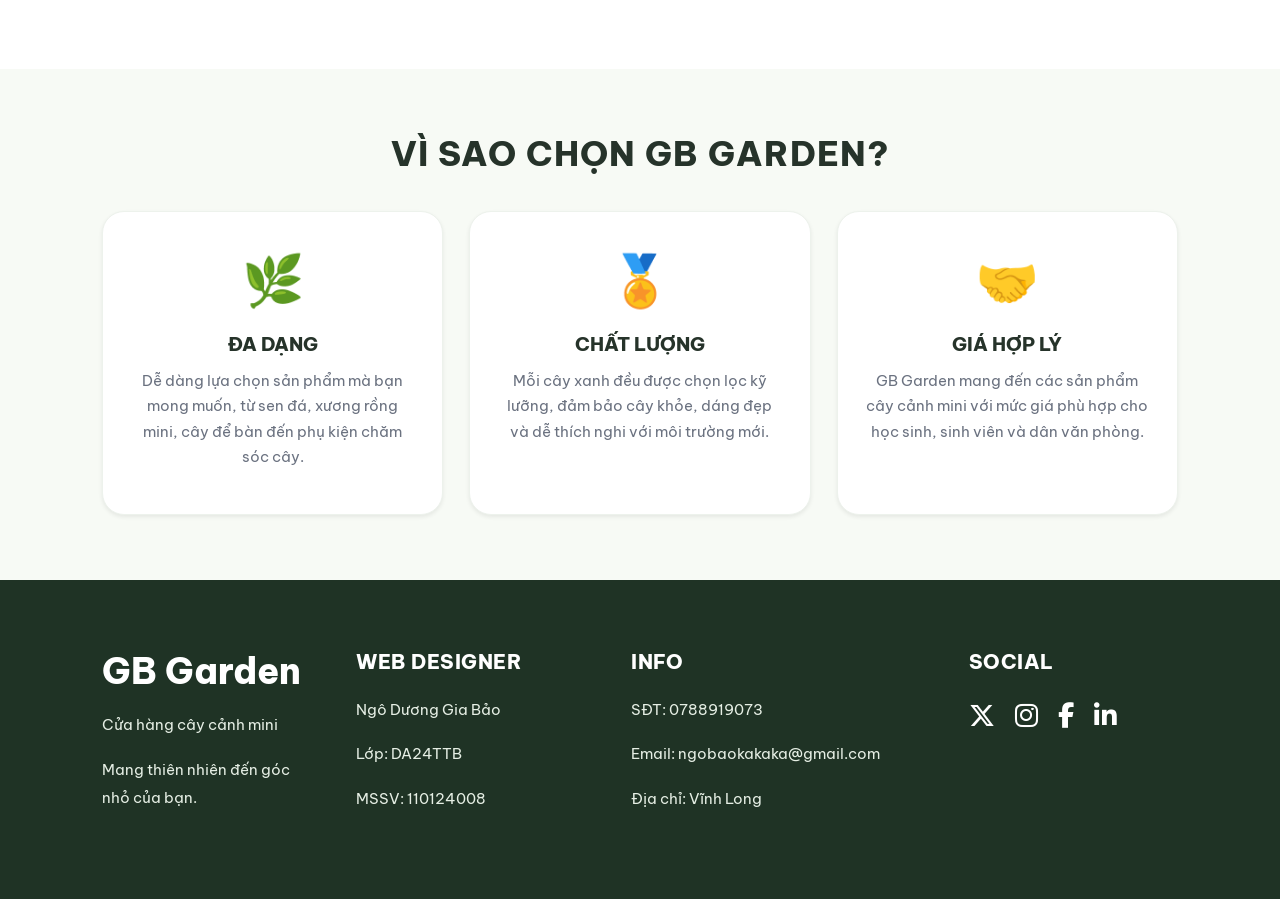
==== commit b0e2e111: "update" ====
--- a/index.html
+++ b/index.html
@@ -11,6 +11,8 @@
     <!-- Link CSS -->
     <link rel="stylesheet" href="https://cdnjs.cloudflare.com/ajax/libs/font-awesome/6.5.1/css/all.min.css">
     <link rel="stylesheet" href="css/style-index.css">
+    <!-- Font Awesome -->
+    <link rel="stylesheet" href="https://cdnjs.cloudflare.com/ajax/libs/font-awesome/6.5.1/css/all.min.css">
     <link href="https://fonts.googleapis.com/css2?family=Be+Vietnam+Pro:wght@400;500;600;700;800&display=swap" rel="stylesheet">
 </head>
 <body>
@@ -108,21 +110,21 @@
             </div>
 
             <div class="footer-box">
-                <h3>NGƯỜI LÀM WEB</h3>
+                <h3>WEB DESIGNER</h3>
                 <p>Ngô Dương Gia Bảo</p>
                 <p>Lớp: DA24TTB</p>
                 <p>MSSV: 110124008</p>
             </div>
 
             <div class="footer-box">
-                <h3>THÔNG TIN</h3>
-                <p>Sđt: 0788919073</p>
+                <h3>INFO</h3>
+                <p>SĐT: 0788919073</p>
                 <p>Email: ngobaokakaka@gmail.com</p>
                 <p>Địa chỉ: Vĩnh Long</p>
             </div>
 
             <div class="footer-box">
-                <h3>MẠNG XÃ HỘI</h3>
+                <h3>SOCIAL</h3>
 
                 <div class="social-icons">
                     <a href="#"><i class="fa-brands fa-x-twitter"></i></a>
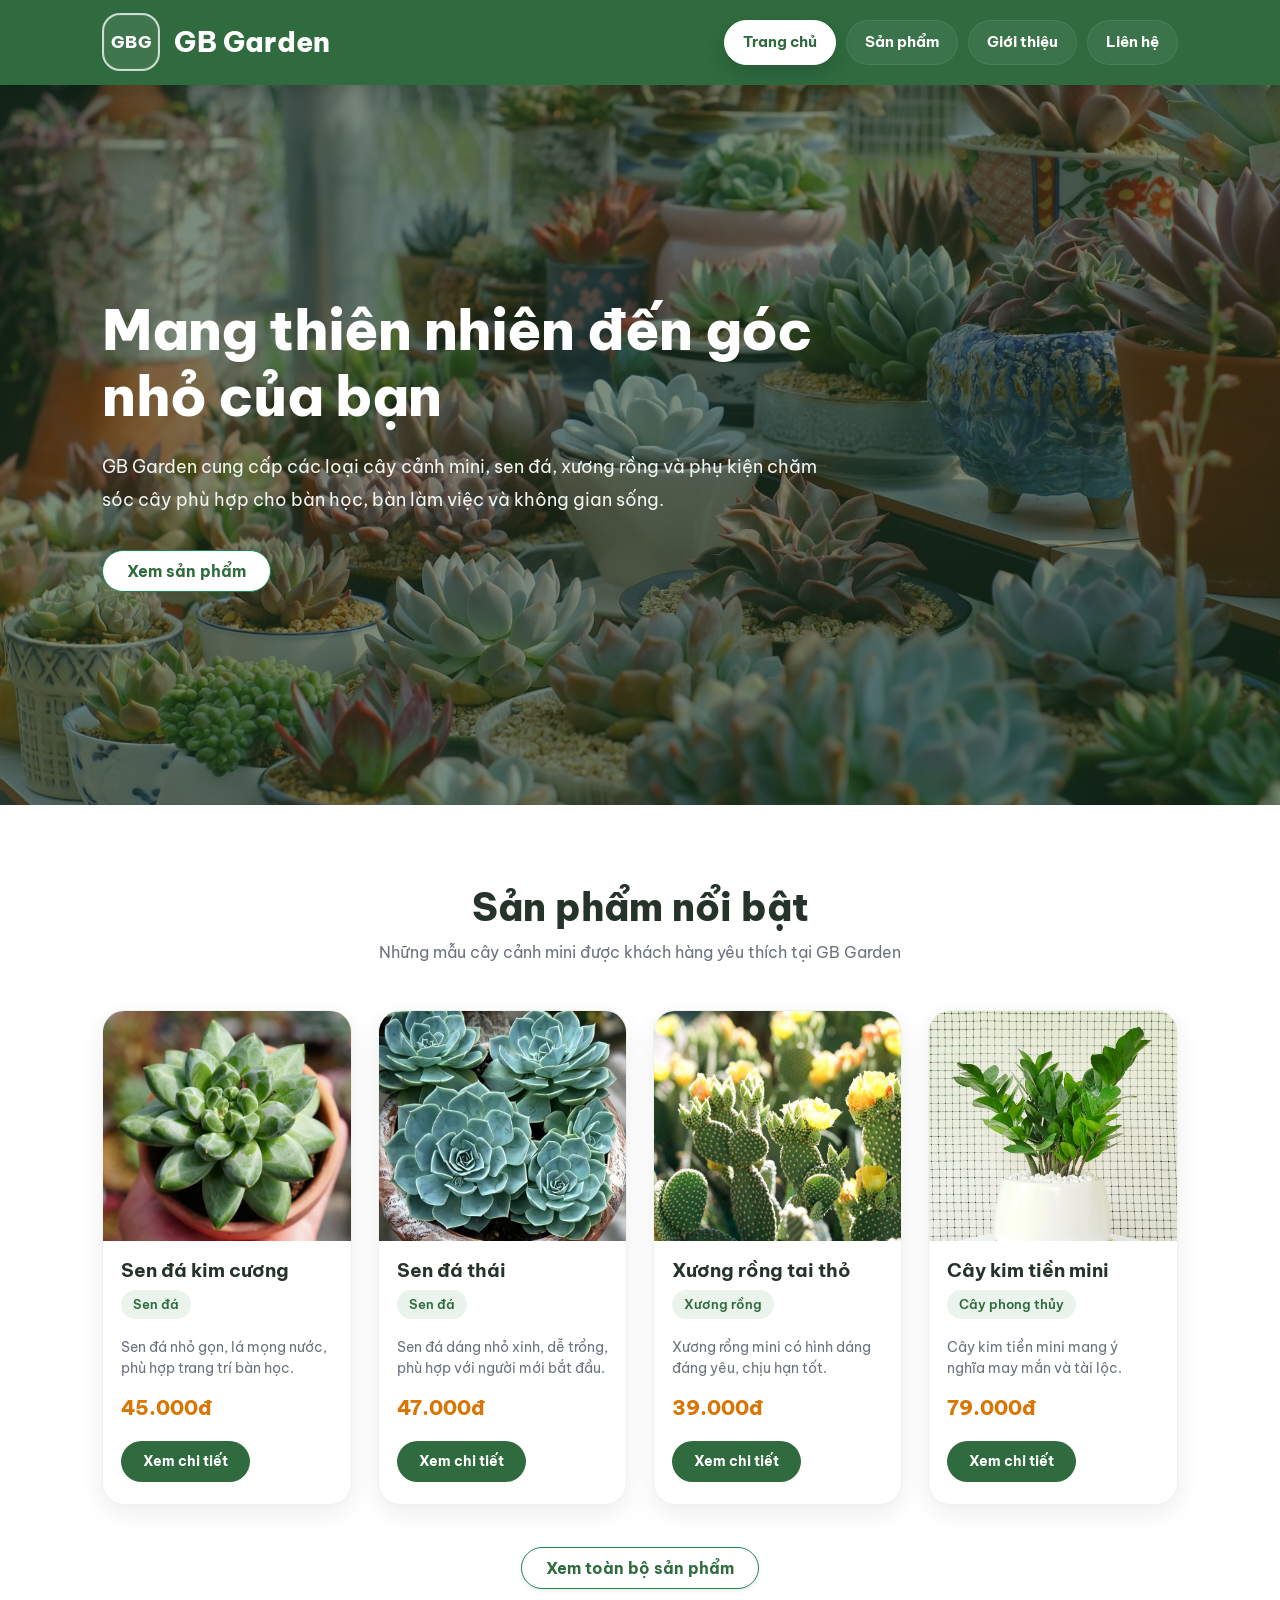
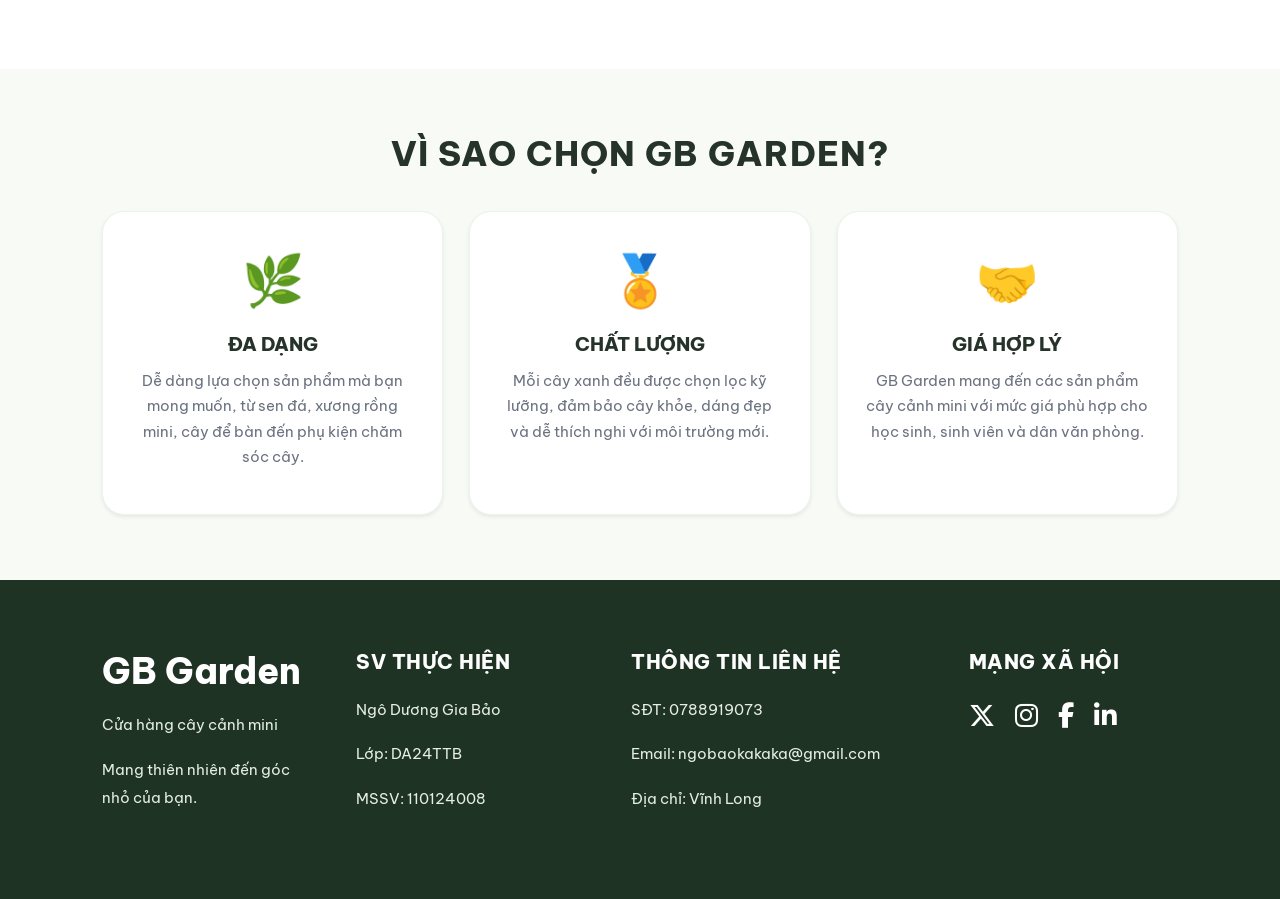
==== commit 0af1ec57: "update" ====
--- a/index.html
+++ b/index.html
@@ -110,21 +110,21 @@
             </div>
 
             <div class="footer-box">
-                <h3>WEB DESIGNER</h3>
+                <h3>SV THỰC HIỆN</h3>
                 <p>Ngô Dương Gia Bảo</p>
                 <p>Lớp: DA24TTB</p>
                 <p>MSSV: 110124008</p>
             </div>
 
             <div class="footer-box">
-                <h3>INFO</h3>
+                <h3>THÔNG TIN LIÊN HỆ</h3>
                 <p>SĐT: 0788919073</p>
                 <p>Email: ngobaokakaka@gmail.com</p>
                 <p>Địa chỉ: Vĩnh Long</p>
             </div>
 
             <div class="footer-box">
-                <h3>SOCIAL</h3>
+                <h3>MẠNG XÃ HỘI</h3>
 
                 <div class="social-icons">
                     <a href="#"><i class="fa-brands fa-x-twitter"></i></a>
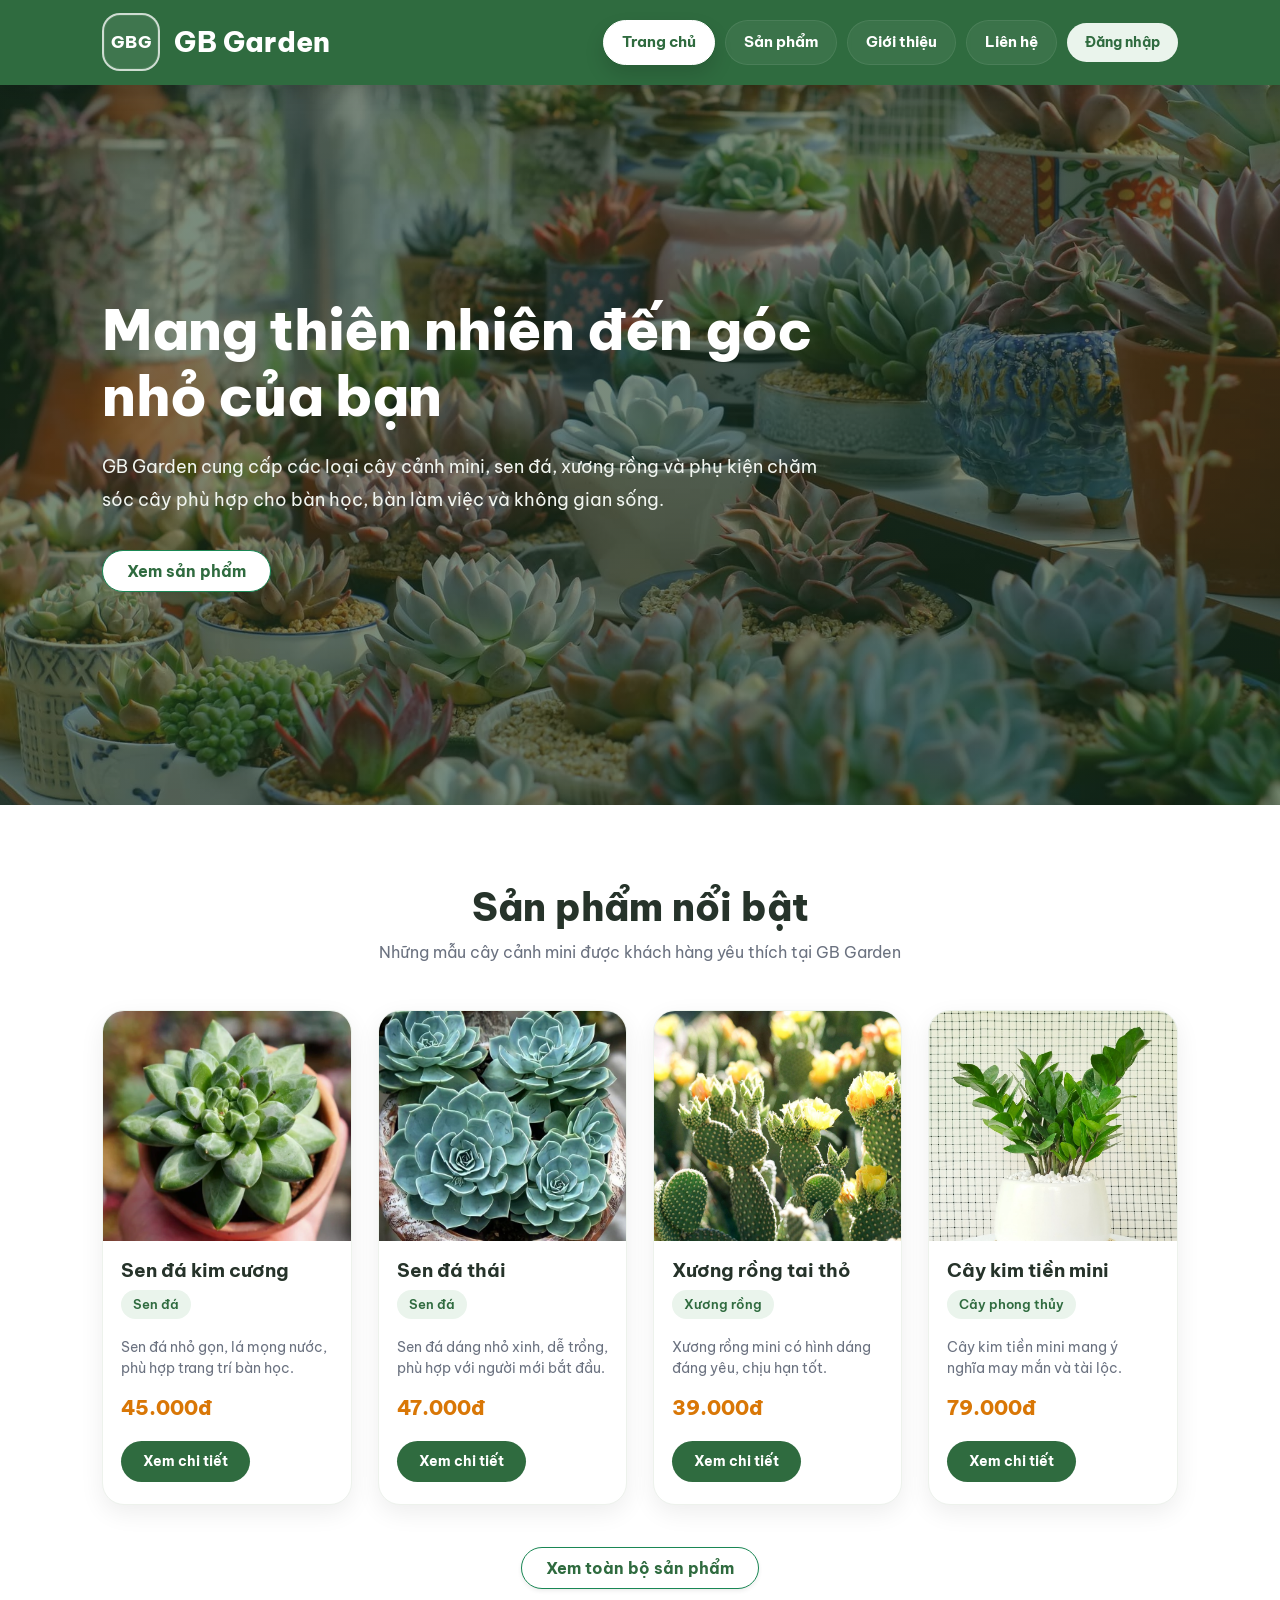
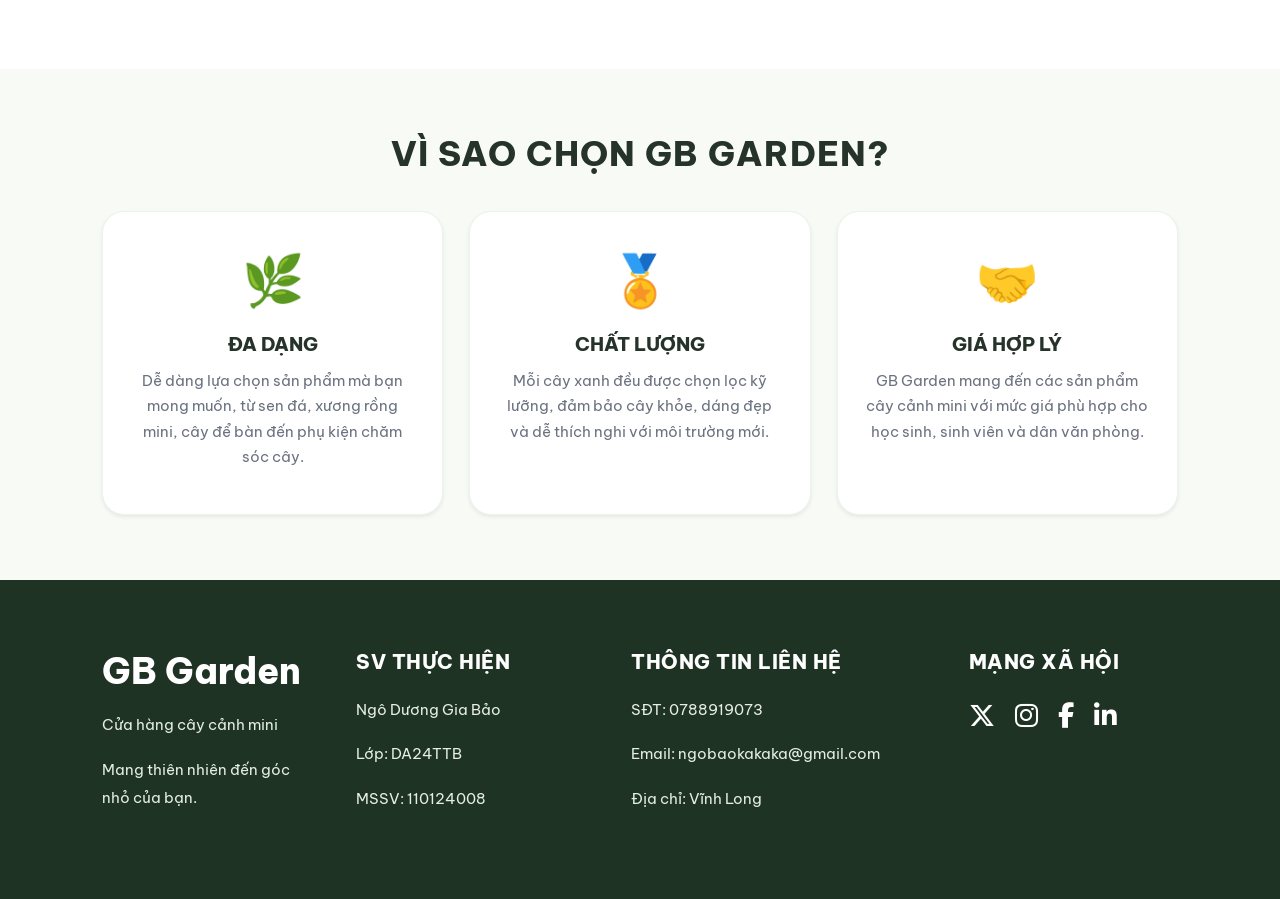
==== commit 1719a62c: "update" ====
--- a/index.html
+++ b/index.html
@@ -29,6 +29,21 @@
             <a href="html/san-pham.html">Sản phẩm</a>
             <a href="html/gioi-thieu.html">Giới thiệu</a>
             <a href="html/lien-he.html">Liên hệ</a>
+            <div class="login-wrapper">
+  <button class="login-toggle-btn" id="auth-btn" type="button">Đăng nhập</button>
+
+  <div class="login-dropdown" id="login-dropdown">
+    <h3>Đăng nhập</h3>
+
+    <form id="login-form">
+      <input type="text" id="login-username" placeholder="Tên đăng nhập">
+      <input type="password" id="login-password" placeholder="Mật khẩu">
+
+      <button type="submit">Đăng nhập</button>
+      <p id="login-message"></p>
+    </form>
+  </div>
+</div>
         </nav>
     </header>
 
--- a/css/style-index.css
+++ b/css/style-index.css
@@ -438,7 +438,116 @@
     color: var(--accent);
     transform: translateY(-4px);
 }
-
+/* ===============================
+   FORM ĐĂNG NHẬP NHỎ TRÊN HEADER
+================================ */
+
+.login-wrapper {
+  position: relative;
+}
+
+.login-toggle-btn {
+  border: none;
+  outline: none;
+  background-color: var(--primary-light);
+  color: var(--primary);
+  padding: 9px 18px;
+  border-radius: 25px;
+  font-size: 14px;
+  font-weight: 700;
+  font-family: 'Be Vietnam Pro', Arial, sans-serif;
+  cursor: pointer;
+  transition: 0.25s ease;
+  white-space: nowrap;
+}
+
+.login-toggle-btn:hover {
+  background-color: var(--white);
+  color: var(--primary);
+  transform: translateY(-2px);
+}
+
+.login-dropdown {
+  position: absolute;
+  top: 52px;
+  right: 0;
+  width: 260px;
+  background-color: var(--white);
+  border-radius: 18px;
+  padding: 18px;
+  box-shadow: 0 12px 32px rgba(0, 0, 0, 0.16);
+  display: none;
+  z-index: 9999;
+  border: 1px solid #e3eadf;
+}
+
+.login-dropdown.show {
+  display: block;
+}
+
+.login-dropdown h3 {
+  color: var(--primary);
+  font-size: 20px;
+  font-weight: 800;
+  margin-bottom: 14px;
+  text-align: center;
+}
+
+.login-dropdown input {
+  width: 100%;
+  border: 1px solid #dce8dd;
+  outline: none;
+  border-radius: 25px;
+  padding: 10px 14px;
+  margin-bottom: 10px;
+  font-size: 14px;
+  font-family: 'Be Vietnam Pro', Arial, sans-serif;
+  color: var(--text);
+}
+
+.login-dropdown input:focus {
+  border-color: var(--primary);
+  box-shadow: 0 0 0 3px rgba(47, 107, 63, 0.12);
+}
+
+.login-dropdown button[type="submit"] {
+  width: 100%;
+  border: none;
+  background-color: var(--primary);
+  color: var(--white);
+  padding: 10px 14px;
+  border-radius: 25px;
+  font-size: 14px;
+  font-weight: 700;
+  font-family: 'Be Vietnam Pro', Arial, sans-serif;
+  cursor: pointer;
+  transition: 0.25s ease;
+}
+
+.login-dropdown button[type="submit"]:hover {
+  background-color: var(--primary-dark);
+  transform: translateY(-2px);
+}
+
+#login-message {
+  margin-top: 10px;
+  margin-bottom: 0;
+  font-size: 13px;
+  font-weight: 700;
+  text-align: center;
+}
+
+@media (max-width: 768px) {
+  .login-dropdown {
+    right: -20px;
+    width: 240px;
+  }
+
+  .login-toggle-btn {
+    padding: 7px 12px;
+    font-size: 13px;
+  }
+}
 
 /* ===============================
    RESPONSIVE
